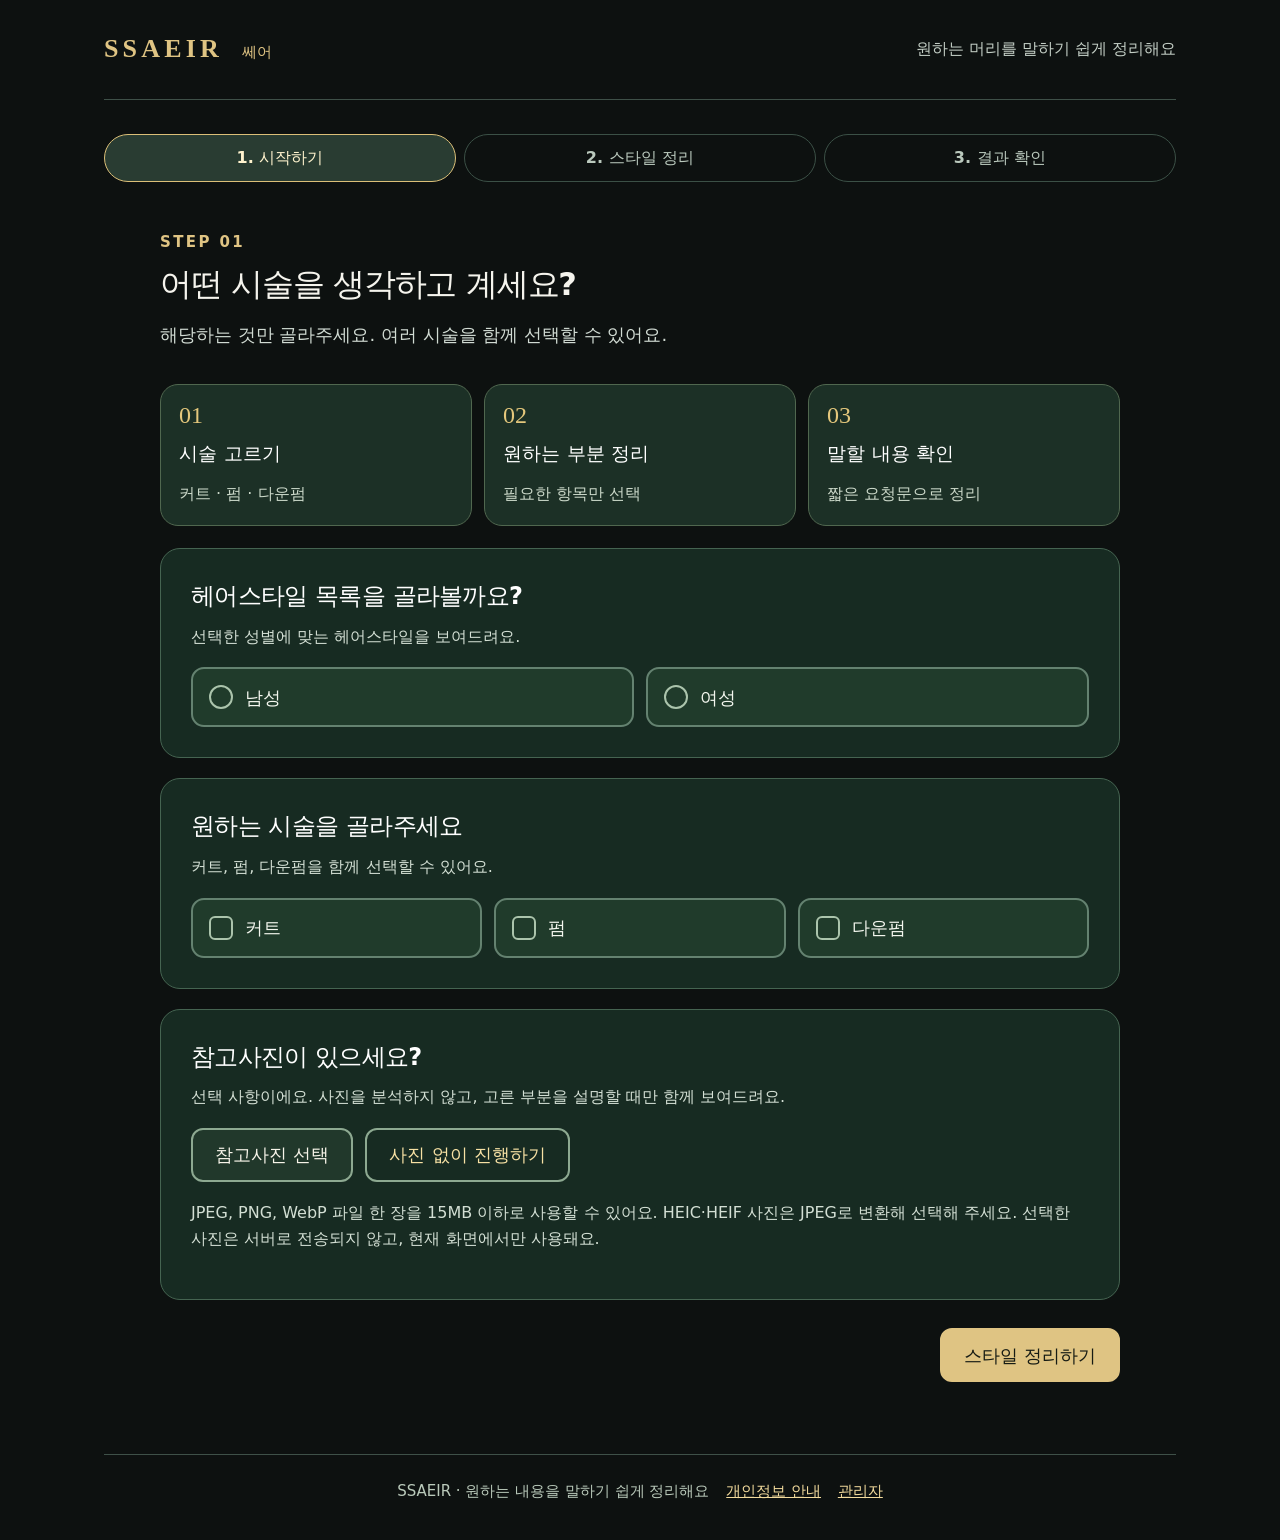
==== index.html @ 0998d37b "Build SSAEIR MVP with private GA4 admin and public counts" ====
<!doctype html>
<html lang="ko">
<head>
  <meta charset="utf-8">
  <meta name="viewport" content="width=device-width, initial-scale=1">
  <meta name="color-scheme" content="dark">
  <meta http-equiv="Content-Security-Policy" content="default-src 'self'; script-src 'self' https://www.googletagmanager.com; style-src 'self'; img-src 'self' blob: data: https://www.google-analytics.com; connect-src 'self' https://www.google-analytics.com https://region1.google-analytics.com https://www.googletagmanager.com; font-src 'self'; object-src 'none'; base-uri 'self'; form-action 'none'">
  <title>SSAEIR 쎄어 | 미용실에서 말할 내용 정리</title>
  <link rel="stylesheet" href="./styles.css">
  <script src="./site-config.js" defer></script>
  <script src="./analytics.js" defer></script>
  <script src="./app.js" defer></script>
</head>
<body>
  <div class="site-shell">
    <header class="site-header">
      <div class="brand" aria-label="SSAEIR 쎄어">SSAEIR <span>쎄어</span></div>
      <p>원하는 머리를 말하기 쉽게 정리해요</p>
    </header>

    <main id="main">
      <section id="public-stats" class="public-stats" aria-label="방문 통계" hidden>
        <div id="today-stat" hidden><span>오늘 방문자 수</span><strong id="today-users"></strong></div>
        <div><span>누적 방문 수</span><strong id="total-sessions"></strong></div>
        <p id="stats-as-of" class="stats-note"></p>
        <p class="stats-note">방문자 수는 실제 사람 수와 정확히 같지 않을 수 있으며, 방문 수에는 재방문이 포함됩니다.</p>
      </section>
      <nav class="steps" aria-label="진행 단계">
        <span class="step is-current" data-step-indicator="1" aria-current="step">1. 시작하기</span>
        <span class="step" data-step-indicator="2">2. 스타일 정리</span>
        <span class="step" data-step-indicator="3">3. 결과 확인</span>
      </nav>

      <section id="step-start" class="screen" aria-labelledby="start-title">
        <div class="screen-intro">
          <p class="eyebrow">STEP 01</p>
          <h1 id="start-title" tabindex="-1">어떤 시술을 생각하고 계세요?</h1>
          <p>해당하는 것만 골라주세요. 여러 시술을 함께 선택할 수 있어요.</p>
        </div>

        <div class="flow-graphic" aria-label="시술 선택, 원하는 부분 정리, 말할 내용 확인의 세 단계">
          <div><span class="flow-number">01</span><strong>시술 고르기</strong><span>커트 · 펌 · 다운펌</span></div>
          <div><span class="flow-number">02</span><strong>원하는 부분 정리</strong><span>필요한 항목만 선택</span></div>
          <div><span class="flow-number">03</span><strong>말할 내용 확인</strong><span>짧은 요청문으로 정리</span></div>
        </div>

        <div class="card">
          <fieldset>
            <legend>헤어스타일 목록을 골라볼까요?</legend>
            <p class="field-help">선택한 성별에 맞는 헤어스타일을 보여드려요.</p>
            <div class="choice-grid two" id="gender-choices">
              <label class="choice"><input type="radio" name="gender" value="male"><span>남성</span></label>
              <label class="choice"><input type="radio" name="gender" value="female"><span>여성</span></label>
            </div>
          </fieldset>
        </div>

        <div class="card">
          <fieldset>
            <legend>원하는 시술을 골라주세요</legend>
            <p class="field-help">커트, 펌, 다운펌을 함께 선택할 수 있어요.</p>
            <div class="choice-grid three" id="service-choices">
              <label class="choice"><input type="checkbox" value="cut"><span>커트</span></label>
              <label class="choice"><input type="checkbox" value="perm"><span>펌</span></label>
              <label class="choice"><input type="checkbox" value="downperm"><span>다운펌</span></label>
            </div>
          </fieldset>
        </div>

        <div class="card">
          <h2>참고사진이 있으세요?</h2>
          <p class="field-help">선택 사항이에요. 사진을 분석하지 않고, 고른 부분을 설명할 때만 함께 보여드려요.</p>
          <div class="photo-actions">
            <label class="button button-secondary file-button">참고사진 선택<input id="photo-input" type="file" accept=".jpg,.jpeg,.png,.webp,image/jpeg,image/png,image/webp" aria-describedby="photo-help"></label>
            <button id="photo-clear" class="button button-plain" type="button">사진 없이 진행하기</button>
          </div>
          <p id="photo-help" class="field-help">JPEG, PNG, WebP 파일 한 장을 15MB 이하로 사용할 수 있어요. HEIC·HEIF 사진은 JPEG로 변환해 선택해 주세요. 선택한 사진은 서버로 전송되지 않고, 현재 화면에서만 사용돼요.</p>
          <div id="photo-preview-wrap" class="photo-preview" hidden>
            <img id="photo-preview" alt="선택한 참고사진 미리보기">
            <span id="photo-name"></span>
          </div>
        </div>

        <p id="start-error" class="form-error" role="alert" hidden></p>
        <div class="screen-actions end"><button id="start-next" class="button button-primary" type="button">스타일 정리하기</button></div>
      </section>

      <section id="step-details" class="screen" aria-labelledby="details-title" hidden>
        <div class="screen-intro">
          <p class="eyebrow">STEP 02</p>
          <h1 id="details-title" tabindex="-1">원하는 스타일을 정리해볼까요?</h1>
          <p>필요한 항목만 골라주세요. 고르지 않은 내용은 요청문에 넣지 않아요.</p>
        </div>

        <div id="style-card" class="card" hidden>
          <h2>어떤 헤어스타일을 원하세요?</h2>
          <p class="field-help">커트를 선택하셨다면 참고할 헤어스타일을 골라주세요. 세부 길이와 층은 따로 선택할 수 있어요.</p>
          <div id="style-choices" class="choice-grid two"></div>
          <div id="custom-style-wrap" class="inline-field" hidden>
            <label for="custom-style">원하는 헤어스타일을 적어주세요</label>
            <input id="custom-style" type="text" maxlength="80" placeholder="예: 평소 생각한 헤어스타일">
          </div>
        </div>

        <div class="card">
          <h2>어떤 부분을 요청하고 싶으세요?</h2>
          <p class="field-help">항목을 누르면 선택지가 펼쳐져요. 구체적인 길이나 위치는 아래 메모에 적어주세요.</p>
          <div id="detail-groups"></div>
        </div>

        <div class="card">
          <h2>피하고 싶은 부분이 있으세요?</h2>
          <p class="field-help">여러 개를 고를 수 있어요. 서로 다른 요청이 겹쳐도 임의로 지우지 않아요.</p>
          <div id="avoid-choices" class="choice-grid one"></div>
        </div>

        <div class="card">
          <label class="section-label" for="memo">추가로 전하고 싶은 말이 있으세요?</label>
          <p class="field-help">선택한 항목을 더 구체적으로 설명하거나, 원하는 길이와 위치를 적어주세요.</p>
          <textarea id="memo" rows="4" maxlength="1000" placeholder="예: 옆머리는 귀 중간 정도까지 남기고 싶어요."></textarea>
        </div>

        <div class="screen-actions"><button id="details-back" class="button button-secondary" type="button">이전으로</button><button id="details-next" class="button button-primary" type="button">결과 확인하기</button></div>
      </section>

      <section id="step-result" class="screen" aria-labelledby="result-title" hidden>
        <div class="screen-intro">
          <p class="eyebrow">STEP 03</p>
          <h1 id="result-title" tabindex="-1">미용실에서 이렇게 말해볼까요?</h1>
          <p>화면을 보며 편하게 말씀해 보세요. 필요한 부분은 수정할 수 있어요.</p>
        </div>

        <div class="result-card">
          <div class="result-heading">말하기 편한 요청문</div>
          <p id="result-speech" class="result-speech"></p>
        </div>
        <div id="result-important-section" class="card result-section" hidden><h2>꼭 말할 내용</h2><ul id="result-important"></ul></div>
        <div id="result-avoid-section" class="card result-section" hidden><h2>피하고 싶은 부분</h2><ul id="result-avoid"></ul></div>
        <div id="result-memo-section" class="card result-section" hidden><h2>추가 메모</h2><p id="result-memo" class="preserve-lines"></p></div>
        <div id="result-photo-section" class="card result-section" hidden><h2>참고사진</h2><img id="result-photo" alt="선택한 참고사진"><p class="field-help">사진은 이 화면에서만 보여드려요. 저장하는 이미지에는 포함되지 않아요.</p></div>

        <p id="action-status" class="action-status" role="status" aria-live="polite"></p>
        <div class="screen-actions result-actions">
          <button id="result-edit" class="button button-secondary" type="button">수정하기</button>
          <button id="result-copy" class="button button-secondary" type="button">문장 복사</button>
          <button id="result-save" class="button button-primary" type="button">이미지 저장</button>
        </div>
        <p class="field-help save-note">저장하는 이미지에는 요청문과 선택한 내용만 담고, 참고사진은 제외해요.</p>
      </section>
    </main>

    <section id="analytics-consent" class="consent-box" aria-label="이용 통계 선택" hidden>
      <p>사이트 이용 통계 수집에 동의하시겠어요? 동의하면 방문과 기능 사용 횟수가 Google Analytics로 전송됩니다. 사진과 작성 내용은 보내지 않습니다. 거부해도 모든 작성 기능을 사용할 수 있습니다. <a href="./privacy.html">개인정보 안내</a></p>
      <div class="consent-actions"><button id="consent-accept" class="button button-secondary" type="button">동의</button><button id="consent-reject" class="button button-secondary" type="button">거부</button></div>
    </section>
    <footer class="site-footer">SSAEIR · 원하는 내용을 말하기 쉽게 정리해요 <a href="./privacy.html">개인정보 안내</a> <button id="consent-settings" class="footer-button" type="button" hidden>통계 설정 변경</button> <a href="./admin.html">관리자</a></footer>
  </div>
</body>
</html>
---- styles.css ----
:root{font-family:"Malgun Gothic","Apple SD Gothic Neo",system-ui,sans-serif;color:#f5f4ed;background:#0d1110;font-synthesis:none}
*{box-sizing:border-box}
html{scroll-behavior:smooth}
body{margin:0;min-width:320px;line-height:1.65}
button,input,textarea{font:inherit}
button{cursor:pointer}
[hidden]{display:none!important}
.site-shell{max-width:1120px;margin:auto;padding:0 24px}
.site-header{display:flex;align-items:center;justify-content:space-between;gap:20px;padding:28px 0;border-bottom:1px solid #3e5048}
.brand{font-family:Georgia,"Times New Roman",serif;letter-spacing:.16em;color:#dfc483;font-weight:700;font-size:26px;white-space:nowrap}
.brand span{font-family:"Malgun Gothic","Apple SD Gothic Neo",system-ui,sans-serif;font-size:15px;letter-spacing:.02em;margin-left:8px}
.site-header p{margin:0;color:#c3cec5;font-size:16px;text-align:right}
main{padding:34px 0 72px}
.steps{display:flex;gap:8px;margin:0 0 48px}
.step{flex:1;min-width:0;text-align:center;border:1px solid #3b5046;border-radius:999px;padding:10px 8px;color:#bac9bd;font-size:16px;font-weight:700}
.step.is-current{border-color:#dbbf78;background:#293c32;color:#fff3ce}
.screen{max-width:960px;margin:0 auto}
.screen-intro{margin-bottom:34px}
.eyebrow{color:#dfc483;font-size:15px;letter-spacing:.16em;font-weight:700;margin:0 0 8px}
h1,h2,p{overflow-wrap:anywhere}
h1{font-size:clamp(28px,4vw,32px);line-height:1.35;margin:0 0 14px;letter-spacing:-.04em}
.screen-intro>p:last-child{font-size:18px;color:#d1dbd3;margin:0}
h2,legend,.section-label{font-size:clamp(22px,3vw,24px);line-height:1.45;font-weight:700;letter-spacing:-.03em;color:#fff;margin:0 0 10px}
fieldset{border:0;padding:0;margin:0;min-width:0}
legend{padding:0}
.card{background:#172b22;border:1px solid #456451;border-radius:20px;padding:30px;margin:0 0 20px}
.field-help{font-size:16px;color:#d3dfd4;margin:0 0 18px;line-height:1.6}
.flow-graphic{display:grid;grid-template-columns:repeat(3,1fr);gap:12px;margin:0 0 22px}
.flow-graphic>div{min-height:142px;border:1px solid #50674f;background:#1c3026;border-radius:18px;padding:18px;display:flex;flex-direction:column;justify-content:space-between}
.flow-graphic strong{font-size:19px;line-height:1.3;color:#fff}
.flow-graphic span:last-child{font-size:16px;color:#cbd8c9}
.flow-number{font-family:Georgia,serif;font-size:24px;color:#e4c77c;line-height:1}
.choice-grid{display:grid;gap:12px}
.choice-grid.one{grid-template-columns:1fr}
.choice-grid.two{grid-template-columns:repeat(2,minmax(0,1fr))}
.choice-grid.three{grid-template-columns:repeat(3,minmax(0,1fr))}
.choice{position:relative;display:block;min-width:0}
.choice input{position:absolute;opacity:0;width:1px;height:1px}
.choice span{display:flex;align-items:center;min-height:60px;padding:12px 16px;background:#203b2b;border:2px solid #648270;border-radius:13px;color:#f3f6ee;font-size:18px;line-height:1.4;overflow-wrap:anywhere}
.choice span::before{content:"";width:20px;height:20px;flex:none;border:2px solid #abc4ac;border-radius:6px;margin-right:12px}
.choice input[type=radio]+span::before{border-radius:50%}
.choice input:checked+span{background:#344e31;border-color:#edce82;color:#fff}
.choice input:checked+span::before{content:"✓";display:grid;place-items:center;background:#f2d58d;border-color:#f2d58d;color:#101a13;font-size:16px;font-weight:900}
.choice input:focus-visible+span{outline:3px solid #f8e7ad;outline-offset:3px}
.button{border:2px solid transparent;border-radius:12px;min-height:54px;padding:11px 22px;font-size:18px;font-weight:700;line-height:1.3;text-align:center;display:inline-flex;align-items:center;justify-content:center;text-decoration:none}
.button-primary{color:#161b14;background:#dfc483;border-color:#dfc483}
.button-primary:hover{background:#f3d99b;border-color:#f3d99b}
.button-secondary{color:#f7f4e9;background:#21382b;border-color:#8da991}
.button-secondary:hover{background:#31513c}
.button-plain{color:#f7e1a4;background:transparent;border-color:#8da991}
.button:hover,.choice:hover span{filter:brightness(1.09)}
.button:focus-visible,input:focus-visible,textarea:focus-visible,select:focus-visible,summary:focus-visible{outline:3px solid #f8e7ad;outline-offset:3px}
.photo-actions,.screen-actions{display:flex;align-items:center;gap:12px;flex-wrap:wrap}
.photo-actions{margin-bottom:18px}
#photo-input{position:absolute;inset:0;width:100%;height:100%;opacity:0;cursor:pointer}
.file-button{cursor:pointer;position:relative;overflow:hidden}
.file-button:focus-within{outline:3px solid #f8e7ad;outline-offset:3px}
.photo-preview{display:flex;align-items:center;gap:16px;padding:14px;border:1px solid #648270;border-radius:12px;min-width:0}
.photo-preview img{width:96px;height:96px;object-fit:cover;border-radius:8px}
.photo-preview span{font-size:16px;overflow-wrap:anywhere}
.form-error{color:#ffe1aa;background:#472f25;border:1px solid #d3a456;border-radius:10px;padding:12px 16px;font-size:17px}
.screen-actions{margin-top:28px}
.screen-actions.end{justify-content:flex-end}
.inline-field{margin-top:18px}
.inline-field label,.detail-label{display:block;font-size:18px;font-weight:700;margin-bottom:9px}
input[type=text],textarea{width:100%;background:#0f1d17;border:2px solid #729178;border-radius:11px;color:#fff;padding:13px 15px;font-size:18px;line-height:1.55}
textarea{resize:vertical;min-height:132px}
input::placeholder,textarea::placeholder{color:#adbaae}
.detail-block{border-top:1px solid #47644e;padding:22px 0}
.detail-block:first-child{border-top:0;padding-top:3px}
.detail-top{display:flex;gap:14px;align-items:center;justify-content:space-between}
.detail-top h3{margin:0;font-size:20px;line-height:1.4}
.detail-toggle{background:#243f2e;color:#f6f7ed;border:2px solid #8da991;border-radius:10px;min-height:48px;padding:8px 15px;font-size:17px;font-weight:700;white-space:nowrap}
.detail-toggle[aria-expanded=true]{border-color:#edce82;background:#3a5234;color:#fff4d4}
.detail-body{padding-top:18px}
.detail-body .choice-grid{margin-bottom:18px}
.priority-box{border:1px solid #5b755d;border-radius:12px;padding:14px;background:#203629}
.priority-box .detail-label{color:#f8e19a;margin:0 0 10px}
.priority-box .choice span{min-height:52px;font-size:17px}
.result-card{border:2px solid #dfc483;border-radius:20px;background:#20372a;padding:28px 30px;margin-bottom:20px}
.result-heading{color:#f4dc9d;font-size:17px;font-weight:700;margin-bottom:14px}
.result-speech{font-size:clamp(22px,3vw,24px);line-height:1.75;margin:0;white-space:pre-wrap;overflow-wrap:anywhere}
.result-section ul{padding-left:1.4em;margin:0;font-size:18px}
.result-section li+li{margin-top:8px}
.result-section p{font-size:18px;margin:0}
.result-section .field-help{font-size:16px;margin-top:12px}
.preserve-lines{white-space:pre-wrap;overflow-wrap:anywhere}
#result-photo{display:block;max-width:100%;max-height:420px;object-fit:contain;border-radius:9px;background:#0b1710}
.action-status{font-size:17px;min-height:1.65em;color:#f3da98;margin:16px 0 0}
.result-actions{margin-top:12px}
.save-note{margin-top:14px}
.site-footer{border-top:1px solid #3e5048;padding:24px 0 36px;text-align:center;color:#bacabb;font-size:15px}
@media(max-width:700px){.site-shell{padding:0 16px}.site-header{padding:20px 0;align-items:flex-start;flex-direction:column;gap:3px}.site-header p{text-align:left}.steps{margin:0 0 30px}.step{font-size:13px;padding:9px 3px}.card,.result-card{padding:22px 18px;border-radius:16px}.flow-graphic{grid-template-columns:minmax(0,1fr);gap:8px}.flow-graphic>div{min-width:0;min-height:70px;display:grid;grid-template-columns:42px minmax(0,1fr);align-items:center;gap:2px 8px;padding:12px 16px}.flow-graphic .flow-number{grid-row:span 2}.flow-graphic strong{font-size:18px}.flow-graphic span:last-child{font-size:15px}.choice-grid.three{grid-template-columns:1fr}.screen-actions .button{flex:1}.result-actions .button{flex:1 1 100%}}
@media(max-width:460px){.choice-grid.two{grid-template-columns:1fr}.detail-top{align-items:flex-start;flex-direction:column}.detail-toggle{width:100%}.photo-actions .button{width:100%}}

.brand-link{text-decoration:none}
.public-stats{max-width:960px;margin:0 auto 30px;padding:20px 24px;border:1px solid #526e56;border-radius:18px;background:#182a21;display:grid;grid-template-columns:repeat(2,minmax(0,1fr));gap:8px 22px}
.public-stats>div{display:flex;flex-direction:column}
.public-stats>div span,.admin-metrics span{color:#d1dbd3;font-size:15px}
.public-stats strong,.admin-metrics strong{font-size:28px;line-height:1.3;color:#f4dc9d}
.stats-note{grid-column:1/-1;margin:0;color:#c2d0c4;font-size:14px}
.consent-box{max-width:960px;margin:0 auto 22px;padding:20px 24px;background:#23382b;border:1px solid #a0b99c;border-radius:16px}
.consent-box p{margin:0 0 14px}
.consent-actions{display:flex;gap:10px;flex-wrap:wrap}
a{color:#f4dc9d}
.site-footer a,.footer-button{margin-left:12px}
.footer-button{border:0;background:none;color:#f4dc9d;text-decoration:underline;cursor:pointer;padding:0;font-size:inherit}
.admin-main{max-width:960px;margin:0 auto}
.admin-main .card>p:first-child{margin-top:0}
.admin-metrics{display:grid;grid-template-columns:repeat(3,minmax(0,1fr));gap:12px;margin:18px 0}
.admin-metrics>div{display:flex;flex-direction:column;gap:6px;padding:16px;border:1px solid #5b755d;border-radius:12px;background:#203629}
select{width:100%;max-width:280px;background:#0f1d17;border:2px solid #729178;border-radius:11px;color:#fff;padding:12px;font:inherit}
.table-wrap{overflow-x:auto}
table{width:100%;border-collapse:collapse;text-align:left}
th,td{padding:10px 12px;border-bottom:1px solid #47644e}
th:last-child,td:last-child{text-align:right}
.privacy-main{max-width:820px;margin:0 auto}
.privacy-main p,.privacy-main li{font-size:17px}
@media(max-width:700px){.admin-metrics{grid-template-columns:1fr 1fr}.public-stats{padding:18px}.site-footer a,.footer-button{display:inline-block;margin:4px 8px}}
@media(max-width:460px){.admin-metrics{grid-template-columns:1fr}.public-stats{grid-template-columns:1fr}}
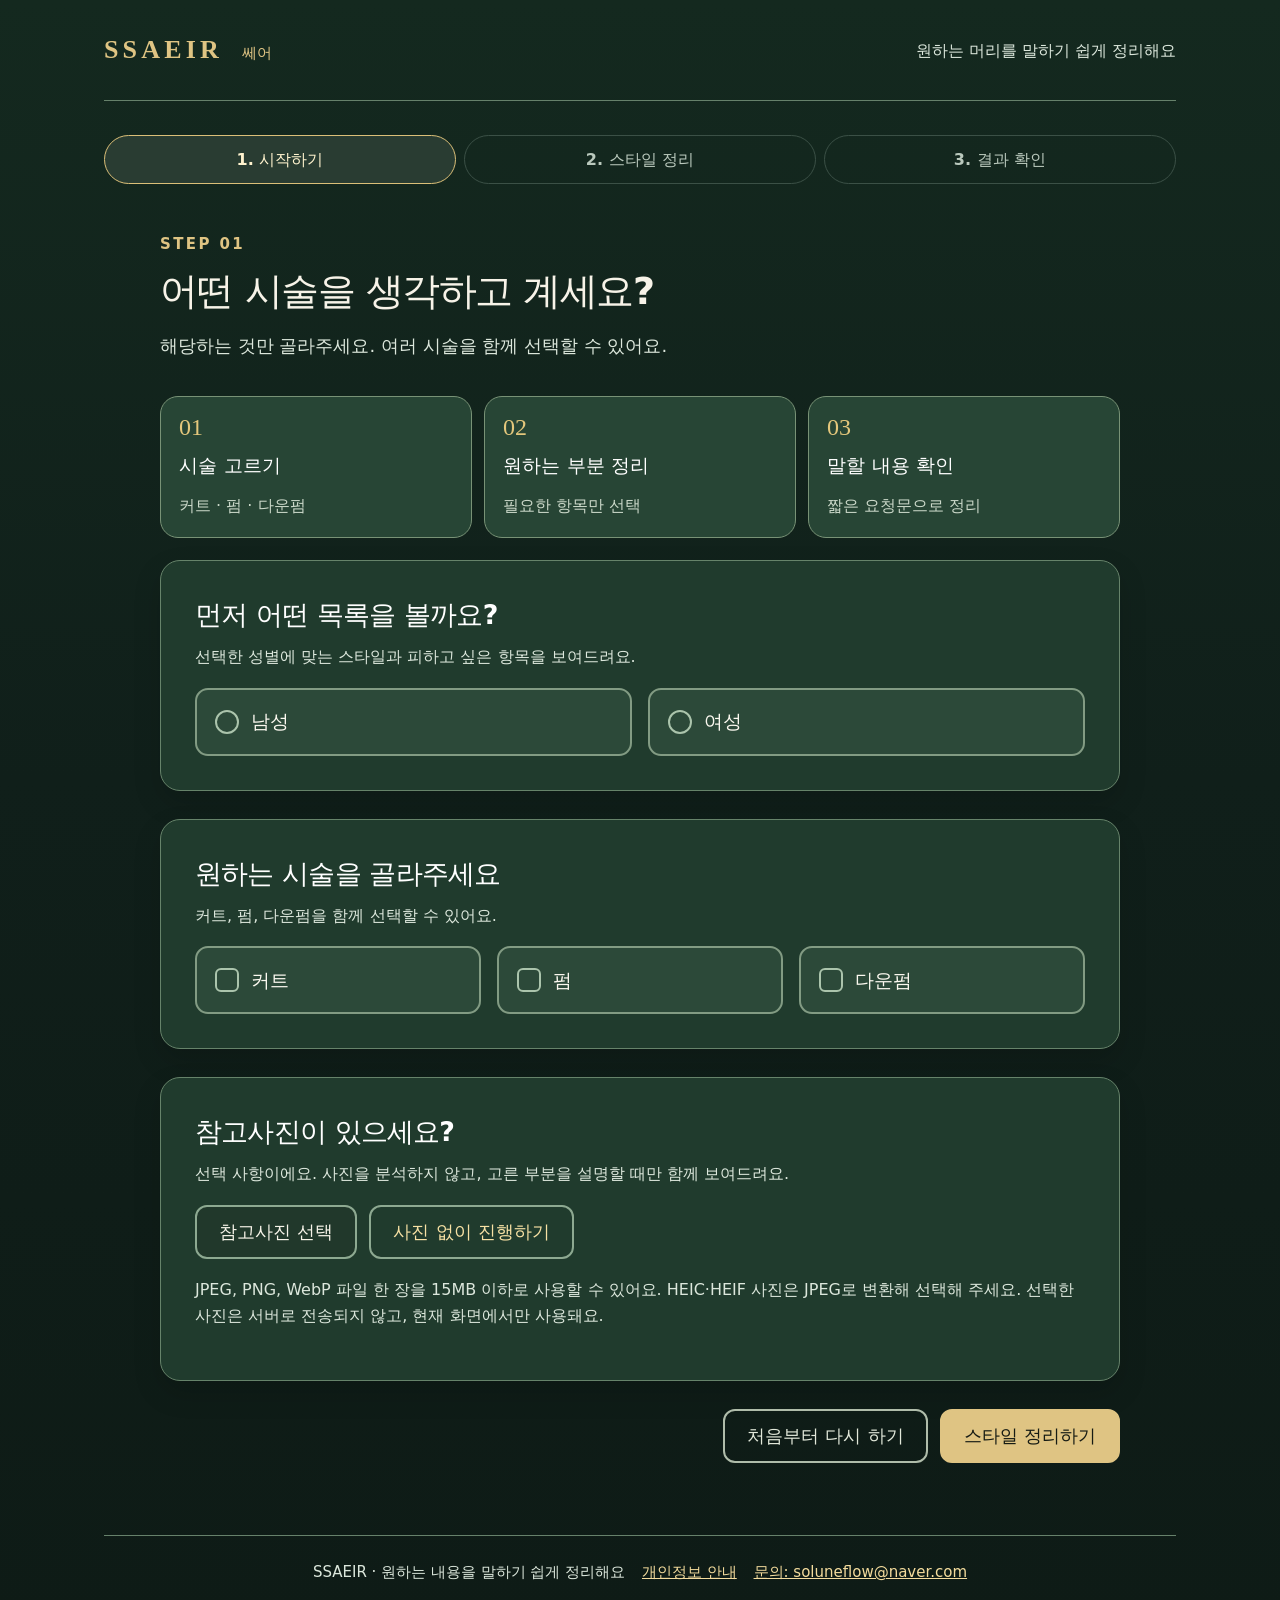
==== commit 8bedb9da: "Redesign SSAEIR request flow and simplify visitor analytics" ====
--- a/index.html
+++ b/index.html
@@ -19,12 +19,6 @@
     </header>
 
     <main id="main">
-      <section id="public-stats" class="public-stats" aria-label="방문 통계" hidden>
-        <div id="today-stat" hidden><span>오늘 방문자 수</span><strong id="today-users"></strong></div>
-        <div><span>누적 방문 수</span><strong id="total-sessions"></strong></div>
-        <p id="stats-as-of" class="stats-note"></p>
-        <p class="stats-note">방문자 수는 실제 사람 수와 정확히 같지 않을 수 있으며, 방문 수에는 재방문이 포함됩니다.</p>
-      </section>
       <nav class="steps" aria-label="진행 단계">
         <span class="step is-current" data-step-indicator="1" aria-current="step">1. 시작하기</span>
         <span class="step" data-step-indicator="2">2. 스타일 정리</span>
@@ -46,8 +40,8 @@
 
         <div class="card">
           <fieldset>
-            <legend>헤어스타일 목록을 골라볼까요?</legend>
-            <p class="field-help">선택한 성별에 맞는 헤어스타일을 보여드려요.</p>
+            <legend>먼저 어떤 목록을 볼까요?</legend>
+            <p class="field-help">선택한 성별에 맞는 스타일과 피하고 싶은 항목을 보여드려요.</p>
             <div class="choice-grid two" id="gender-choices">
               <label class="choice"><input type="radio" name="gender" value="male"><span>남성</span></label>
               <label class="choice"><input type="radio" name="gender" value="female"><span>여성</span></label>
@@ -82,7 +76,7 @@
         </div>
 
         <p id="start-error" class="form-error" role="alert" hidden></p>
-        <div class="screen-actions end"><button id="start-next" class="button button-primary" type="button">스타일 정리하기</button></div>
+        <div class="screen-actions end"><button id="start-reset" class="button button-reset" type="button">처음부터 다시 하기</button><button id="start-next" class="button button-primary" type="button">스타일 정리하기</button></div>
       </section>
 
       <section id="step-details" class="screen" aria-labelledby="details-title" hidden>
@@ -92,35 +86,20 @@
           <p>필요한 항목만 골라주세요. 고르지 않은 내용은 요청문에 넣지 않아요.</p>
         </div>
 
-        <div id="style-card" class="card" hidden>
-          <h2>어떤 헤어스타일을 원하세요?</h2>
-          <p class="field-help">커트를 선택하셨다면 참고할 헤어스타일을 골라주세요. 세부 길이와 층은 따로 선택할 수 있어요.</p>
-          <div id="style-choices" class="choice-grid two"></div>
-          <div id="custom-style-wrap" class="inline-field" hidden>
-            <label for="custom-style">원하는 헤어스타일을 적어주세요</label>
-            <input id="custom-style" type="text" maxlength="80" placeholder="예: 평소 생각한 헤어스타일">
-          </div>
+        <p id="selection-summary" class="selection-summary"></p>
+        <div id="detail-groups"></div>
+        <div id="avoid-card" class="card">
+          <h2>피하고 싶은 부분이 있으세요?</h2>
+          <p class="field-help">맞는 항목만 골라주세요. 여러 개 선택할 수 있어요.</p>
+          <div id="avoid-groups"></div>
         </div>
-
-        <div class="card">
-          <h2>어떤 부분을 요청하고 싶으세요?</h2>
-          <p class="field-help">항목을 누르면 선택지가 펼쳐져요. 구체적인 길이나 위치는 아래 메모에 적어주세요.</p>
-          <div id="detail-groups"></div>
-        </div>
-
-        <div class="card">
-          <h2>피하고 싶은 부분이 있으세요?</h2>
-          <p class="field-help">여러 개를 고를 수 있어요. 서로 다른 요청이 겹쳐도 임의로 지우지 않아요.</p>
-          <div id="avoid-choices" class="choice-grid one"></div>
-        </div>
-
         <div class="card">
           <label class="section-label" for="memo">추가로 전하고 싶은 말이 있으세요?</label>
           <p class="field-help">선택한 항목을 더 구체적으로 설명하거나, 원하는 길이와 위치를 적어주세요.</p>
           <textarea id="memo" rows="4" maxlength="1000" placeholder="예: 옆머리는 귀 중간 정도까지 남기고 싶어요."></textarea>
         </div>
 
-        <div class="screen-actions"><button id="details-back" class="button button-secondary" type="button">이전으로</button><button id="details-next" class="button button-primary" type="button">결과 확인하기</button></div>
+        <div class="screen-actions"><button id="details-reset" class="button button-reset" type="button">스타일 선택 초기화</button><button id="details-back" class="button button-secondary" type="button">이전으로</button><button id="details-next" class="button button-primary" type="button">결과 확인하기</button></div>
       </section>
 
       <section id="step-result" class="screen" aria-labelledby="result-title" hidden>
@@ -131,16 +110,17 @@
         </div>
 
         <div class="result-card">
-          <div class="result-heading">말하기 편한 요청문</div>
+          <div class="result-heading">이렇게 말씀해보세요</div>
           <p id="result-speech" class="result-speech"></p>
         </div>
-        <div id="result-important-section" class="card result-section" hidden><h2>꼭 말할 내용</h2><ul id="result-important"></ul></div>
+        <div id="result-important-section" class="card result-section" hidden><h2>꼭 전달할 내용</h2><ul id="result-important"></ul></div>
         <div id="result-avoid-section" class="card result-section" hidden><h2>피하고 싶은 부분</h2><ul id="result-avoid"></ul></div>
-        <div id="result-memo-section" class="card result-section" hidden><h2>추가 메모</h2><p id="result-memo" class="preserve-lines"></p></div>
+        <div id="result-memo-section" class="card result-section" hidden><h2>추가로 전할 내용</h2><p id="result-memo" class="preserve-lines"></p></div>
         <div id="result-photo-section" class="card result-section" hidden><h2>참고사진</h2><img id="result-photo" alt="선택한 참고사진"><p class="field-help">사진은 이 화면에서만 보여드려요. 저장하는 이미지에는 포함되지 않아요.</p></div>
 
         <p id="action-status" class="action-status" role="status" aria-live="polite"></p>
         <div class="screen-actions result-actions">
+          <button id="result-reset" class="button button-reset" type="button">새 요청서 만들기</button>
           <button id="result-edit" class="button button-secondary" type="button">수정하기</button>
           <button id="result-copy" class="button button-secondary" type="button">문장 복사</button>
           <button id="result-save" class="button button-primary" type="button">이미지 저장</button>
@@ -150,10 +130,10 @@
     </main>
 
     <section id="analytics-consent" class="consent-box" aria-label="이용 통계 선택" hidden>
-      <p>사이트 이용 통계 수집에 동의하시겠어요? 동의하면 방문과 기능 사용 횟수가 Google Analytics로 전송됩니다. 사진과 작성 내용은 보내지 않습니다. 거부해도 모든 작성 기능을 사용할 수 있습니다. <a href="./privacy.html">개인정보 안내</a></p>
+      <p>방문 통계 수집에 동의하시겠어요? 동의하면 방문 수와 페이지 조회를 위해 Google Analytics가 사용됩니다. 사진과 작성 내용은 보내지 않습니다. 거부해도 모든 작성 기능을 사용할 수 있습니다. <a href="./privacy.html">개인정보 안내</a></p>
       <div class="consent-actions"><button id="consent-accept" class="button button-secondary" type="button">동의</button><button id="consent-reject" class="button button-secondary" type="button">거부</button></div>
     </section>
-    <footer class="site-footer">SSAEIR · 원하는 내용을 말하기 쉽게 정리해요 <a href="./privacy.html">개인정보 안내</a> <button id="consent-settings" class="footer-button" type="button" hidden>통계 설정 변경</button> <a href="./admin.html">관리자</a></footer>
+    <footer class="site-footer">SSAEIR · 원하는 내용을 말하기 쉽게 정리해요 <a href="./privacy.html">개인정보 안내</a> <a href="mailto:soluneflow@naver.com">문의: soluneflow@naver.com</a> <button id="consent-settings" class="footer-button" type="button" hidden>통계 설정 변경</button></footer>
   </div>
 </body>
 </html>
--- a/styles.css
+++ b/styles.css
@@ -36,8 +36,8 @@
 .choice-grid.three{grid-template-columns:repeat(3,minmax(0,1fr))}
 .choice{position:relative;display:block;min-width:0}
 .choice input{position:absolute;opacity:0;width:1px;height:1px}
-.choice span{display:flex;align-items:center;min-height:60px;padding:12px 16px;background:#203b2b;border:2px solid #648270;border-radius:13px;color:#f3f6ee;font-size:18px;line-height:1.4;overflow-wrap:anywhere}
-.choice span::before{content:"";width:20px;height:20px;flex:none;border:2px solid #abc4ac;border-radius:6px;margin-right:12px}
+.choice > span{display:flex;align-items:center;min-height:60px;padding:12px 16px;background:#203b2b;border:2px solid #648270;border-radius:13px;color:#f3f6ee;font-size:18px;line-height:1.4;overflow-wrap:anywhere}
+.choice > span::before{content:"";width:20px;height:20px;flex:none;border:2px solid #abc4ac;border-radius:6px;margin-right:12px}
 .choice input[type=radio]+span::before{border-radius:50%}
 .choice input:checked+span{background:#344e31;border-color:#edce82;color:#fff}
 .choice input:checked+span::before{content:"✓";display:grid;place-items:center;background:#f2d58d;border-color:#f2d58d;color:#101a13;font-size:16px;font-weight:900}
@@ -48,7 +48,7 @@
 .button-secondary{color:#f7f4e9;background:#21382b;border-color:#8da991}
 .button-secondary:hover{background:#31513c}
 .button-plain{color:#f7e1a4;background:transparent;border-color:#8da991}
-.button:hover,.choice:hover span{filter:brightness(1.09)}
+.button:hover,.choice:hover > span{filter:brightness(1.09)}
 .button:focus-visible,input:focus-visible,textarea:focus-visible,select:focus-visible,summary:focus-visible{outline:3px solid #f8e7ad;outline-offset:3px}
 .photo-actions,.screen-actions{display:flex;align-items:center;gap:12px;flex-wrap:wrap}
 .photo-actions{margin-bottom:18px}
@@ -76,7 +76,7 @@
 .detail-body .choice-grid{margin-bottom:18px}
 .priority-box{border:1px solid #5b755d;border-radius:12px;padding:14px;background:#203629}
 .priority-box .detail-label{color:#f8e19a;margin:0 0 10px}
-.priority-box .choice span{min-height:52px;font-size:17px}
+.priority-box .choice > span{min-height:52px;font-size:17px}
 .result-card{border:2px solid #dfc483;border-radius:20px;background:#20372a;padding:28px 30px;margin-bottom:20px}
 .result-heading{color:#f4dc9d;font-size:17px;font-weight:700;margin-bottom:14px}
 .result-speech{font-size:clamp(22px,3vw,24px);line-height:1.75;margin:0;white-space:pre-wrap;overflow-wrap:anywhere}
@@ -118,3 +118,62 @@
 .privacy-main p,.privacy-main li{font-size:17px}
 @media(max-width:700px){.admin-metrics{grid-template-columns:1fr 1fr}.public-stats{padding:18px}.site-footer a,.footer-button{display:inline-block;margin:4px 8px}}
 @media(max-width:460px){.admin-metrics{grid-template-columns:1fr}.public-stats{grid-template-columns:1fr}}
+
+/* 화면 개편: 딥 그린 배경과 선택 중심의 접힌 카드 */
+:root{color:#f7f3e8;background:#101f1a}
+body{background:linear-gradient(180deg,#14291f 0,#101f1a 48%,#0e1b16 100%);font-size:18px;line-height:1.7}
+.site-header,.site-footer{border-color:#66816b}
+.site-header p,.screen-intro>p:last-child,.field-help,.site-footer{color:#dce7dc}
+h1{font-size:clamp(30px,4vw,38px)}
+h2,legend,.section-label{font-size:clamp(24px,3vw,27px)}
+.card{background:#203b2d;border-color:#66836a;padding:34px;margin-bottom:28px;box-shadow:0 12px 28px rgba(0,0,0,.15)}
+.flow-graphic>div{background:#274535;border-color:#789276}
+.choice-grid{gap:16px}
+.choice > span{min-height:68px;background:#2c4939;border-color:#829b83;color:#fbf8ef;font-size:19px;padding:16px 18px}
+.choice input:checked + span{background:#456247;border-color:#e6c77f;color:#fff8e7;box-shadow:inset 0 0 0 1px #e6c77f}
+.choice-copy{display:flex;flex-direction:column;gap:2px}
+.choice-copy strong{font-size:19px;font-weight:700}
+.choice-copy small{font-size:15px;color:#dce8d9;line-height:1.45}
+.choice-illustrated > .choice-face{min-height:170px;flex-direction:column;align-items:flex-start;justify-content:center;gap:10px}
+.choice-illustrated > .choice-face::before{display:none}
+.choice-graphic{width:100%;min-height:76px;display:flex;align-items:center;justify-content:center;color:#efd694}
+.choice-graphic svg{display:block;width:104px;height:76px}
+.choice-illustrated input:checked + .choice-face .choice-graphic{color:#ffe9aa}
+.selection-summary{display:inline-block;margin:0 0 24px;padding:10px 17px;background:#2b4837;border:1px solid #9db294;border-radius:999px;color:#f8e6aa;font-size:17px;font-weight:700}
+.service-card h2{padding-bottom:16px;margin-bottom:4px;border-bottom:1px solid #6a866d;color:#f5dda0}
+.detail-block{border-top:1px solid #6a866d;padding:24px 0}
+.detail-top{display:grid;grid-template-columns:minmax(0,1fr) auto auto;gap:10px 14px;align-items:center}
+.detail-top h3{grid-column:1/-1;font-size:21px}
+.detail-summary{grid-column:1;min-width:0;color:#f7f3e8;font-size:18px;overflow-wrap:anywhere}
+.detail-toggle,.priority-toggle{min-height:48px;padding:8px 15px;border-radius:10px;font-size:17px;font-weight:700;white-space:nowrap}
+.detail-toggle{background:#365541;border:2px solid #a9bea5;color:#fff9ec}
+.detail-toggle[aria-expanded=true]{background:#496747;border-color:#e6c77f;color:#fff2c8}
+.priority-toggle{border:2px solid #94ab91;background:#284535;color:#f4e6ba;cursor:pointer}
+.priority-toggle[aria-pressed=true]{background:#665c35;border-color:#e6c77f;color:#fff4d3}
+.detail-body{padding:20px 0 4px}
+.detail-body .choice-grid{margin-bottom:18px}
+.inline-field .button{margin-top:14px}
+.button-reset{background:transparent;border-color:#afbcaa;color:#e2e8da}
+.button-reset:hover{background:#314738}
+.result-card{background:#284635;border-color:#e6c77f;padding:34px}
+.result-heading{font-size:20px;color:#f8de9f}
+.result-speech{font-size:clamp(23px,3vw,27px);line-height:1.8}
+.result-section{border-left:4px solid #d9bd76}
+.form-error{font-size:18px}
+@media(max-width:700px){
+  .card,.result-card{padding:25px 20px}
+  .choice > span{font-size:18px}
+  .choice-copy strong{font-size:18px}
+  .choice-illustrated > .choice-face{min-height:154px}
+  .screen-actions .button{flex:1 1 100%}
+  .detail-top{grid-template-columns:minmax(0,1fr) auto}
+  .detail-summary{grid-column:1/-1}
+  .detail-toggle{width:auto}
+  .priority-toggle{grid-column:2}
+}
+@media(max-width:460px){
+  .choice-grid.two{grid-template-columns:1fr}
+  .detail-top{grid-template-columns:1fr 1fr}
+  .detail-top h3,.detail-summary{grid-column:1/-1}
+  .detail-toggle,.priority-toggle{width:100%}
+}
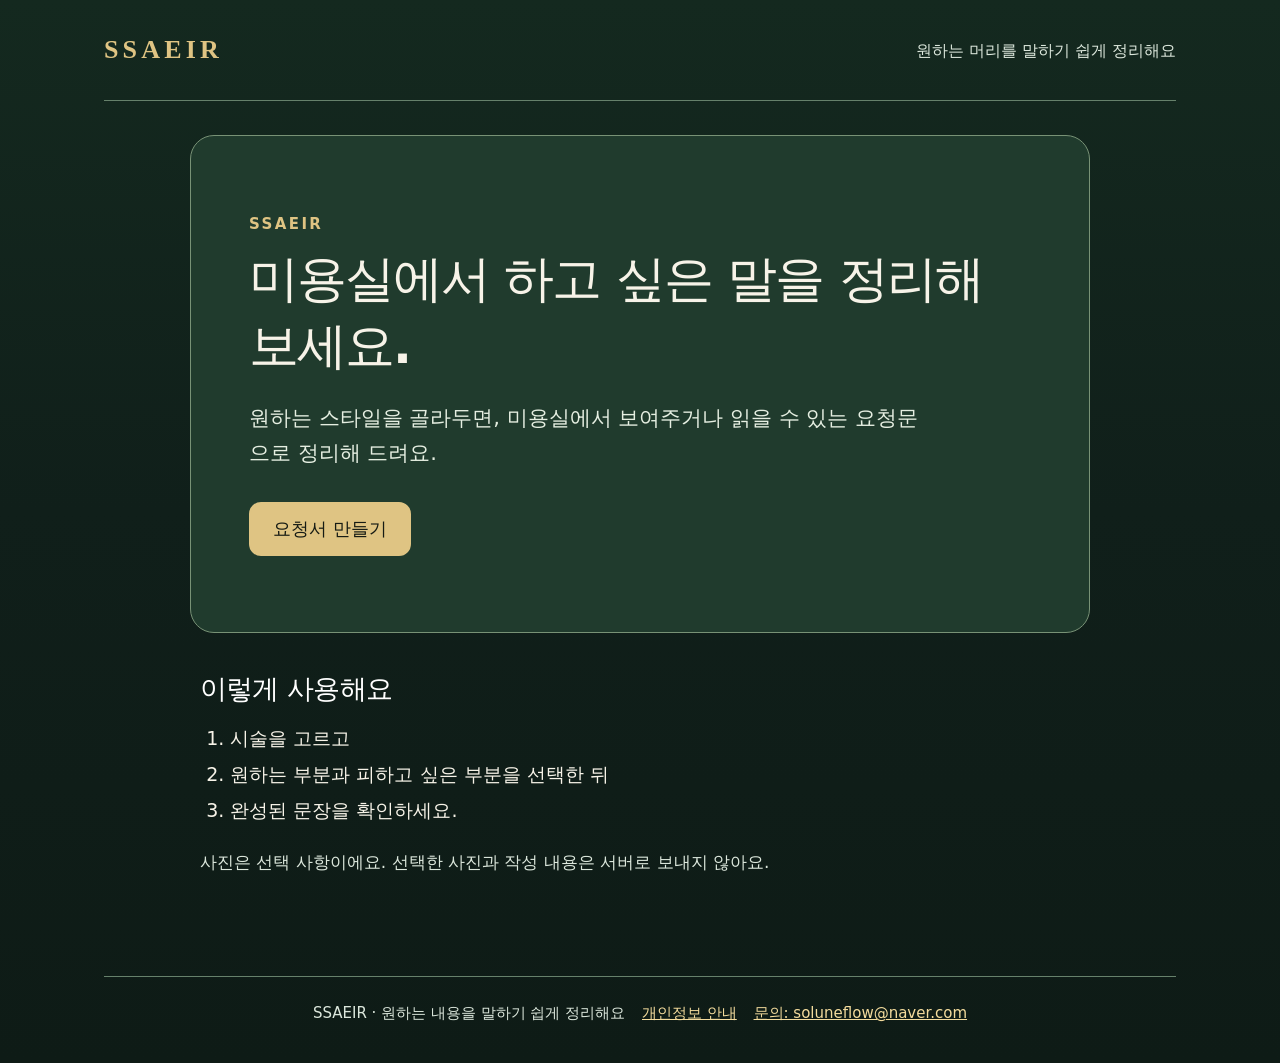
==== commit 65566796: "Add introduction page and improve request wording" ====
--- a/index.html
+++ b/index.html
@@ -5,7 +5,7 @@
   <meta name="viewport" content="width=device-width, initial-scale=1">
   <meta name="color-scheme" content="dark">
   <meta http-equiv="Content-Security-Policy" content="default-src 'self'; script-src 'self' https://www.googletagmanager.com; style-src 'self'; img-src 'self' blob: data: https://www.google-analytics.com; connect-src 'self' https://www.google-analytics.com https://region1.google-analytics.com https://www.googletagmanager.com; font-src 'self'; object-src 'none'; base-uri 'self'; form-action 'none'">
-  <title>SSAEIR 쎄어 | 미용실에서 말할 내용 정리</title>
+  <title>SSAEIR | 미용실에서 말할 내용 정리</title>
   <link rel="stylesheet" href="./styles.css">
   <script src="./site-config.js" defer></script>
   <script src="./analytics.js" defer></script>
@@ -14,28 +14,35 @@
 <body>
   <div class="site-shell">
     <header class="site-header">
-      <div class="brand" aria-label="SSAEIR 쎄어">SSAEIR <span>쎄어</span></div>
+      <a class="brand brand-link" href="./index.html" aria-label="SSAEIR 첫 화면으로">SSAEIR</a>
       <p>원하는 머리를 말하기 쉽게 정리해요</p>
     </header>
 
     <main id="main">
-      <nav class="steps" aria-label="진행 단계">
+      <section id="step-home" class="screen home-screen" aria-labelledby="home-title">
+        <div class="home-hero">
+          <p class="eyebrow">SSAEIR</p>
+          <h1 id="home-title" tabindex="-1">미용실에서 하고 싶은 말을 정리해 보세요.</h1>
+          <p>원하는 스타일을 골라두면, 미용실에서 보여주거나 읽을 수 있는 요청문으로 정리해 드려요.</p>
+          <button id="home-start" class="button button-primary" type="button">요청서 만들기</button>
+        </div>
+        <div class="home-info">
+          <h2>이렇게 사용해요</h2>
+          <ol><li>시술을 고르고</li><li>원하는 부분과 피하고 싶은 부분을 선택한 뒤</li><li>완성된 문장을 확인하세요.</li></ol>
+          <p>사진은 선택 사항이에요. 선택한 사진과 작성 내용은 서버로 보내지 않아요.</p>
+        </div>
+      </section>
+      <nav class="steps" aria-label="진행 단계" hidden>
         <span class="step is-current" data-step-indicator="1" aria-current="step">1. 시작하기</span>
         <span class="step" data-step-indicator="2">2. 스타일 정리</span>
         <span class="step" data-step-indicator="3">3. 결과 확인</span>
       </nav>
 
-      <section id="step-start" class="screen" aria-labelledby="start-title">
+      <section id="step-start" class="screen" aria-labelledby="start-title" hidden>
         <div class="screen-intro">
           <p class="eyebrow">STEP 01</p>
           <h1 id="start-title" tabindex="-1">어떤 시술을 생각하고 계세요?</h1>
           <p>해당하는 것만 골라주세요. 여러 시술을 함께 선택할 수 있어요.</p>
-        </div>
-
-        <div class="flow-graphic" aria-label="시술 선택, 원하는 부분 정리, 말할 내용 확인의 세 단계">
-          <div><span class="flow-number">01</span><strong>시술 고르기</strong><span>커트 · 펌 · 다운펌</span></div>
-          <div><span class="flow-number">02</span><strong>원하는 부분 정리</strong><span>필요한 항목만 선택</span></div>
-          <div><span class="flow-number">03</span><strong>말할 내용 확인</strong><span>짧은 요청문으로 정리</span></div>
         </div>
 
         <div class="card">
--- a/styles.css
+++ b/styles.css
@@ -25,11 +25,6 @@
 legend{padding:0}
 .card{background:#172b22;border:1px solid #456451;border-radius:20px;padding:30px;margin:0 0 20px}
 .field-help{font-size:16px;color:#d3dfd4;margin:0 0 18px;line-height:1.6}
-.flow-graphic{display:grid;grid-template-columns:repeat(3,1fr);gap:12px;margin:0 0 22px}
-.flow-graphic>div{min-height:142px;border:1px solid #50674f;background:#1c3026;border-radius:18px;padding:18px;display:flex;flex-direction:column;justify-content:space-between}
-.flow-graphic strong{font-size:19px;line-height:1.3;color:#fff}
-.flow-graphic span:last-child{font-size:16px;color:#cbd8c9}
-.flow-number{font-family:Georgia,serif;font-size:24px;color:#e4c77c;line-height:1}
 .choice-grid{display:grid;gap:12px}
 .choice-grid.one{grid-template-columns:1fr}
 .choice-grid.two{grid-template-columns:repeat(2,minmax(0,1fr))}
@@ -90,7 +85,7 @@
 .result-actions{margin-top:12px}
 .save-note{margin-top:14px}
 .site-footer{border-top:1px solid #3e5048;padding:24px 0 36px;text-align:center;color:#bacabb;font-size:15px}
-@media(max-width:700px){.site-shell{padding:0 16px}.site-header{padding:20px 0;align-items:flex-start;flex-direction:column;gap:3px}.site-header p{text-align:left}.steps{margin:0 0 30px}.step{font-size:13px;padding:9px 3px}.card,.result-card{padding:22px 18px;border-radius:16px}.flow-graphic{grid-template-columns:minmax(0,1fr);gap:8px}.flow-graphic>div{min-width:0;min-height:70px;display:grid;grid-template-columns:42px minmax(0,1fr);align-items:center;gap:2px 8px;padding:12px 16px}.flow-graphic .flow-number{grid-row:span 2}.flow-graphic strong{font-size:18px}.flow-graphic span:last-child{font-size:15px}.choice-grid.three{grid-template-columns:1fr}.screen-actions .button{flex:1}.result-actions .button{flex:1 1 100%}}
+@media(max-width:700px){.site-shell{padding:0 16px}.site-header{padding:20px 0;align-items:flex-start;flex-direction:column;gap:3px}.site-header p{text-align:left}.steps{margin:0 0 30px}.step{font-size:13px;padding:9px 3px}.card,.result-card{padding:22px 18px;border-radius:16px}.choice-grid.three{grid-template-columns:1fr}.screen-actions .button{flex:1}.result-actions .button{flex:1 1 100%}}
 @media(max-width:460px){.choice-grid.two{grid-template-columns:1fr}.detail-top{align-items:flex-start;flex-direction:column}.detail-toggle{width:100%}.photo-actions .button{width:100%}}
 
 .brand-link{text-decoration:none}
@@ -127,18 +122,9 @@
 h1{font-size:clamp(30px,4vw,38px)}
 h2,legend,.section-label{font-size:clamp(24px,3vw,27px)}
 .card{background:#203b2d;border-color:#66836a;padding:34px;margin-bottom:28px;box-shadow:0 12px 28px rgba(0,0,0,.15)}
-.flow-graphic>div{background:#274535;border-color:#789276}
 .choice-grid{gap:16px}
 .choice > span{min-height:68px;background:#2c4939;border-color:#829b83;color:#fbf8ef;font-size:19px;padding:16px 18px}
 .choice input:checked + span{background:#456247;border-color:#e6c77f;color:#fff8e7;box-shadow:inset 0 0 0 1px #e6c77f}
-.choice-copy{display:flex;flex-direction:column;gap:2px}
-.choice-copy strong{font-size:19px;font-weight:700}
-.choice-copy small{font-size:15px;color:#dce8d9;line-height:1.45}
-.choice-illustrated > .choice-face{min-height:170px;flex-direction:column;align-items:flex-start;justify-content:center;gap:10px}
-.choice-illustrated > .choice-face::before{display:none}
-.choice-graphic{width:100%;min-height:76px;display:flex;align-items:center;justify-content:center;color:#efd694}
-.choice-graphic svg{display:block;width:104px;height:76px}
-.choice-illustrated input:checked + .choice-face .choice-graphic{color:#ffe9aa}
 .selection-summary{display:inline-block;margin:0 0 24px;padding:10px 17px;background:#2b4837;border:1px solid #9db294;border-radius:999px;color:#f8e6aa;font-size:17px;font-weight:700}
 .service-card h2{padding-bottom:16px;margin-bottom:4px;border-bottom:1px solid #6a866d;color:#f5dda0}
 .detail-block{border-top:1px solid #6a866d;padding:24px 0}
@@ -164,7 +150,6 @@
   .card,.result-card{padding:25px 20px}
   .choice > span{font-size:18px}
   .choice-copy strong{font-size:18px}
-  .choice-illustrated > .choice-face{min-height:154px}
   .screen-actions .button{flex:1 1 100%}
   .detail-top{grid-template-columns:minmax(0,1fr) auto}
   .detail-summary{grid-column:1/-1}
@@ -176,4 +161,13 @@
   .detail-top{grid-template-columns:1fr 1fr}
   .detail-top h3,.detail-summary{grid-column:1/-1}
   .detail-toggle,.priority-toggle{width:100%}
-}+}
+/* 소개 화면과 단순한 텍스트 선택지 */
+.home-screen{max-width:900px}
+.home-hero{padding:clamp(36px,7vw,76px) clamp(24px,5vw,58px);background:#203b2d;border:1px solid #789276;border-radius:24px}
+.home-hero h1{max-width:760px;font-size:clamp(34px,5vw,50px);margin-bottom:20px}
+.home-hero>p:not(.eyebrow){max-width:680px;font-size:21px;color:#e5eee1;margin:0 0 30px}
+.home-info{padding:36px 10px 10px}
+.home-info ol{font-size:19px;line-height:1.9;padding-left:1.6em;margin:12px 0 20px}
+.home-info p{color:#dce7dc;font-size:17px}
+@media(max-width:700px){.home-hero{padding:32px 22px}.home-hero>p:not(.eyebrow){font-size:18px}.home-info{padding:28px 4px}}
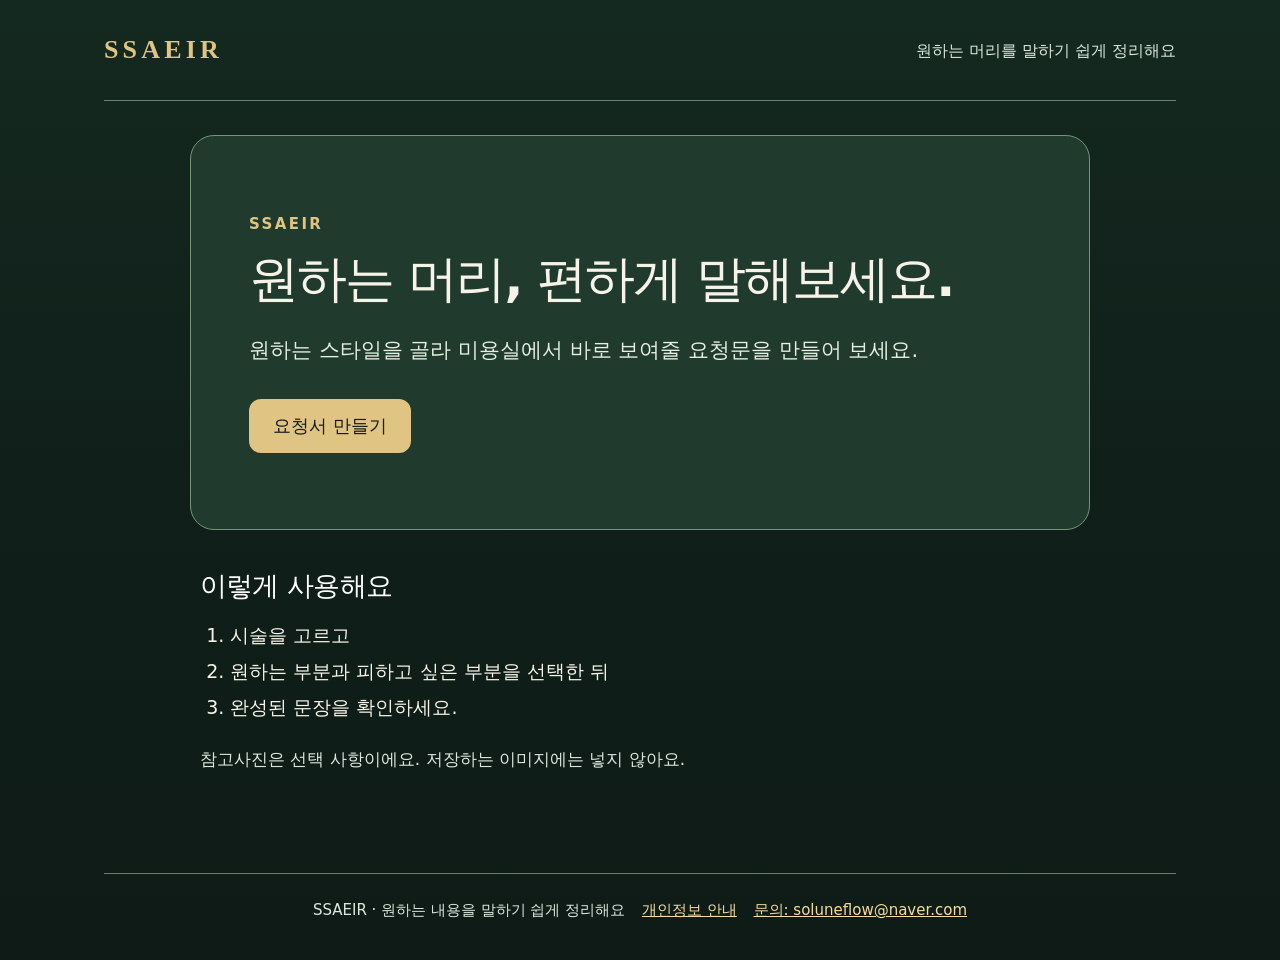
==== commit e6e7b613: "Simplify intro copy and remove priority controls" ====
--- a/index.html
+++ b/index.html
@@ -22,14 +22,14 @@
       <section id="step-home" class="screen home-screen" aria-labelledby="home-title">
         <div class="home-hero">
           <p class="eyebrow">SSAEIR</p>
-          <h1 id="home-title" tabindex="-1">미용실에서 하고 싶은 말을 정리해 보세요.</h1>
-          <p>원하는 스타일을 골라두면, 미용실에서 보여주거나 읽을 수 있는 요청문으로 정리해 드려요.</p>
+          <h1 id="home-title" tabindex="-1">원하는 머리, 편하게 말해보세요.</h1>
+          <p>원하는 스타일을 골라 미용실에서 바로 보여줄 요청문을 만들어 보세요.</p>
           <button id="home-start" class="button button-primary" type="button">요청서 만들기</button>
         </div>
         <div class="home-info">
           <h2>이렇게 사용해요</h2>
           <ol><li>시술을 고르고</li><li>원하는 부분과 피하고 싶은 부분을 선택한 뒤</li><li>완성된 문장을 확인하세요.</li></ol>
-          <p>사진은 선택 사항이에요. 선택한 사진과 작성 내용은 서버로 보내지 않아요.</p>
+          <p>참고사진은 선택 사항이에요. 저장하는 이미지에는 넣지 않아요.</p>
         </div>
       </section>
       <nav class="steps" aria-label="진행 단계" hidden>
@@ -75,7 +75,7 @@
             <label class="button button-secondary file-button">참고사진 선택<input id="photo-input" type="file" accept=".jpg,.jpeg,.png,.webp,image/jpeg,image/png,image/webp" aria-describedby="photo-help"></label>
             <button id="photo-clear" class="button button-plain" type="button">사진 없이 진행하기</button>
           </div>
-          <p id="photo-help" class="field-help">JPEG, PNG, WebP 파일 한 장을 15MB 이하로 사용할 수 있어요. HEIC·HEIF 사진은 JPEG로 변환해 선택해 주세요. 선택한 사진은 서버로 전송되지 않고, 현재 화면에서만 사용돼요.</p>
+          <p id="photo-help" class="field-help">JPEG, PNG, WebP 파일 한 장을 15MB 이하로 사용할 수 있어요. HEIC·HEIF 사진은 JPEG로 변환해 선택해 주세요. 선택한 사진은 현재 화면에서만 사용돼요.</p>
           <div id="photo-preview-wrap" class="photo-preview" hidden>
             <img id="photo-preview" alt="선택한 참고사진 미리보기">
             <span id="photo-name"></span>
@@ -120,7 +120,6 @@
           <div class="result-heading">이렇게 말씀해보세요</div>
           <p id="result-speech" class="result-speech"></p>
         </div>
-        <div id="result-important-section" class="card result-section" hidden><h2>꼭 전달할 내용</h2><ul id="result-important"></ul></div>
         <div id="result-avoid-section" class="card result-section" hidden><h2>피하고 싶은 부분</h2><ul id="result-avoid"></ul></div>
         <div id="result-memo-section" class="card result-section" hidden><h2>추가로 전할 내용</h2><p id="result-memo" class="preserve-lines"></p></div>
         <div id="result-photo-section" class="card result-section" hidden><h2>참고사진</h2><img id="result-photo" alt="선택한 참고사진"><p class="field-help">사진은 이 화면에서만 보여드려요. 저장하는 이미지에는 포함되지 않아요.</p></div>
--- a/styles.css
+++ b/styles.css
@@ -69,9 +69,6 @@
 .detail-toggle[aria-expanded=true]{border-color:#edce82;background:#3a5234;color:#fff4d4}
 .detail-body{padding-top:18px}
 .detail-body .choice-grid{margin-bottom:18px}
-.priority-box{border:1px solid #5b755d;border-radius:12px;padding:14px;background:#203629}
-.priority-box .detail-label{color:#f8e19a;margin:0 0 10px}
-.priority-box .choice > span{min-height:52px;font-size:17px}
 .result-card{border:2px solid #dfc483;border-radius:20px;background:#20372a;padding:28px 30px;margin-bottom:20px}
 .result-heading{color:#f4dc9d;font-size:17px;font-weight:700;margin-bottom:14px}
 .result-speech{font-size:clamp(22px,3vw,24px);line-height:1.75;margin:0;white-space:pre-wrap;overflow-wrap:anywhere}
@@ -128,14 +125,12 @@
 .selection-summary{display:inline-block;margin:0 0 24px;padding:10px 17px;background:#2b4837;border:1px solid #9db294;border-radius:999px;color:#f8e6aa;font-size:17px;font-weight:700}
 .service-card h2{padding-bottom:16px;margin-bottom:4px;border-bottom:1px solid #6a866d;color:#f5dda0}
 .detail-block{border-top:1px solid #6a866d;padding:24px 0}
-.detail-top{display:grid;grid-template-columns:minmax(0,1fr) auto auto;gap:10px 14px;align-items:center}
+.detail-top{display:grid;grid-template-columns:minmax(0,1fr) auto;gap:10px 14px;align-items:center}
 .detail-top h3{grid-column:1/-1;font-size:21px}
 .detail-summary{grid-column:1;min-width:0;color:#f7f3e8;font-size:18px;overflow-wrap:anywhere}
-.detail-toggle,.priority-toggle{min-height:48px;padding:8px 15px;border-radius:10px;font-size:17px;font-weight:700;white-space:nowrap}
+.detail-toggle{min-height:48px;padding:8px 15px;border-radius:10px;font-size:17px;font-weight:700;white-space:nowrap}
 .detail-toggle{background:#365541;border:2px solid #a9bea5;color:#fff9ec}
 .detail-toggle[aria-expanded=true]{background:#496747;border-color:#e6c77f;color:#fff2c8}
-.priority-toggle{border:2px solid #94ab91;background:#284535;color:#f4e6ba;cursor:pointer}
-.priority-toggle[aria-pressed=true]{background:#665c35;border-color:#e6c77f;color:#fff4d3}
 .detail-body{padding:20px 0 4px}
 .detail-body .choice-grid{margin-bottom:18px}
 .inline-field .button{margin-top:14px}
@@ -154,20 +149,20 @@
   .detail-top{grid-template-columns:minmax(0,1fr) auto}
   .detail-summary{grid-column:1/-1}
   .detail-toggle{width:auto}
-  .priority-toggle{grid-column:2}
 }
 @media(max-width:460px){
   .choice-grid.two{grid-template-columns:1fr}
   .detail-top{grid-template-columns:1fr 1fr}
   .detail-top h3,.detail-summary{grid-column:1/-1}
-  .detail-toggle,.priority-toggle{width:100%}
+  .detail-toggle{width:100%}
 }
 /* 소개 화면과 단순한 텍스트 선택지 */
 .home-screen{max-width:900px}
 .home-hero{padding:clamp(36px,7vw,76px) clamp(24px,5vw,58px);background:#203b2d;border:1px solid #789276;border-radius:24px}
-.home-hero h1{max-width:760px;font-size:clamp(34px,5vw,50px);margin-bottom:20px}
-.home-hero>p:not(.eyebrow){max-width:680px;font-size:21px;color:#e5eee1;margin:0 0 30px}
+.home-hero h1{max-width:760px;font-size:clamp(34px,5vw,50px);margin-bottom:20px;word-break:keep-all;overflow-wrap:break-word}
+.home-hero>p:not(.eyebrow){max-width:680px;font-size:21px;color:#e5eee1;margin:0 0 30px;word-break:keep-all;overflow-wrap:break-word}
 .home-info{padding:36px 10px 10px}
 .home-info ol{font-size:19px;line-height:1.9;padding-left:1.6em;margin:12px 0 20px}
 .home-info p{color:#dce7dc;font-size:17px}
-@media(max-width:700px){.home-hero{padding:32px 22px}.home-hero>p:not(.eyebrow){font-size:18px}.home-info{padding:28px 4px}}+@media(max-width:700px){.home-hero{padding:32px 22px}.home-hero>p:not(.eyebrow){font-size:18px}.home-info{padding:28px 4px}}
+.result-speech{word-break:keep-all;overflow-wrap:break-word}
